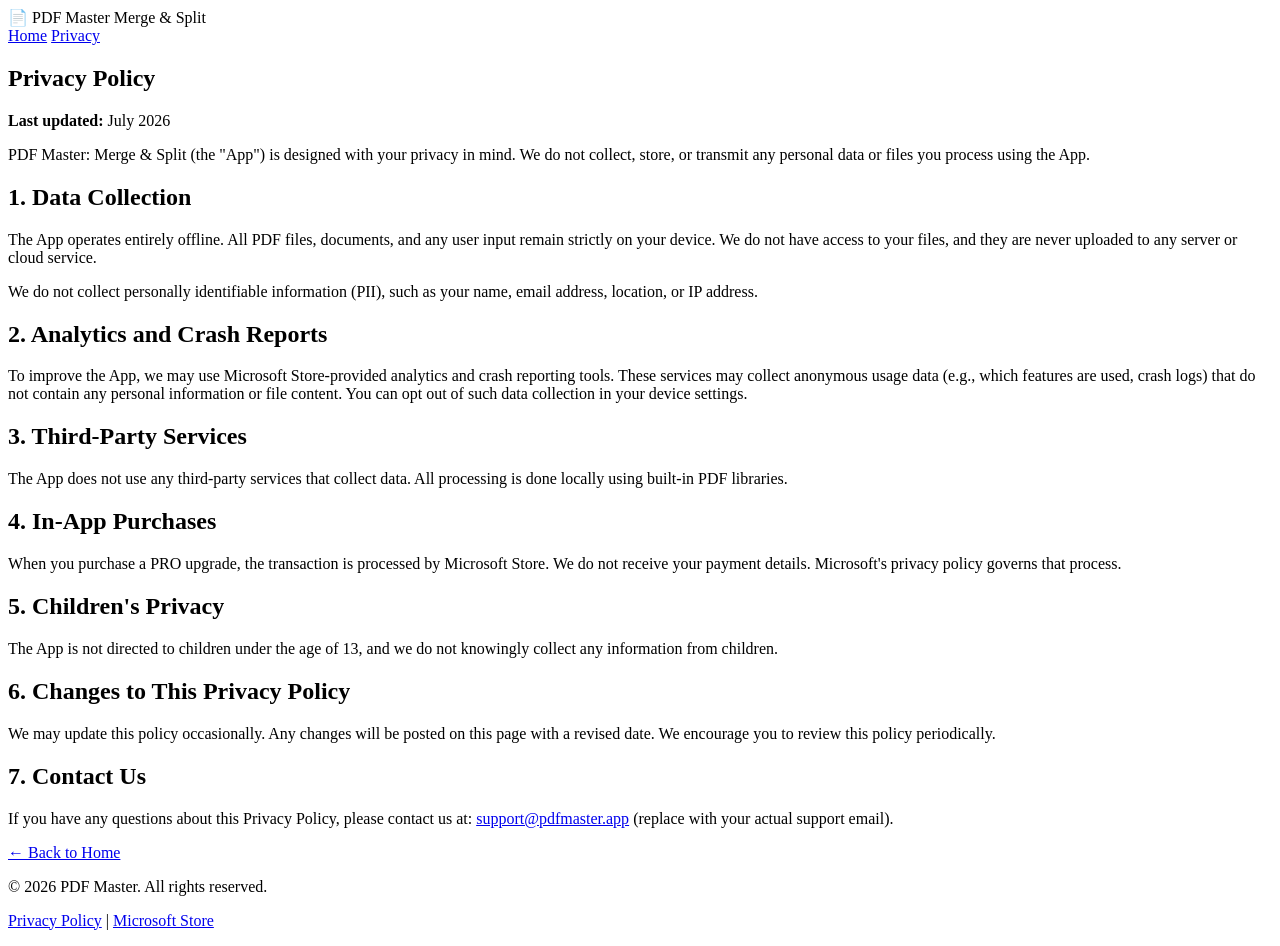
==== privacy.html @ 0703952f "Create privacy.html" ====
<!DOCTYPE html>
<html lang="en">
<head>
  <meta charset="UTF-8" />
  <meta name="viewport" content="width=device-width, initial-scale=1.0" />
  <title>Privacy Policy – PDF Master</title>
  <meta name="description" content="Privacy policy for PDF Master: Merge & Split app. We respect your privacy – no data uploads, fully offline." />
  <link rel="stylesheet" href="style.css" />
  <link rel="icon" type="image/svg+xml" href="icon.svg" />
</head>
<body>
  <header>
    <div class="container">
      <div class="logo">
        <span class="logo-icon">📄</span>
        <span class="logo-text">PDF Master</span>
        <span class="logo-badge">Merge & Split</span>
      </div>
      <nav>
        <a href="index.html">Home</a>
        <a href="privacy.html">Privacy</a>
      </nav>
    </div>
  </header>

  <main>
    <section class="privacy">
      <div class="container">
        <h1>Privacy Policy</h1>
        <p><strong>Last updated:</strong> July 2026</p>

        <p>PDF Master: Merge & Split (the "App") is designed with your privacy in mind. We do not collect, store, or transmit any personal data or files you process using the App.</p>

        <h2>1. Data Collection</h2>
        <p>The App operates entirely offline. All PDF files, documents, and any user input remain strictly on your device. We do not have access to your files, and they are never uploaded to any server or cloud service.</p>
        <p>We do not collect personally identifiable information (PII), such as your name, email address, location, or IP address.</p>

        <h2>2. Analytics and Crash Reports</h2>
        <p>To improve the App, we may use Microsoft Store-provided analytics and crash reporting tools. These services may collect anonymous usage data (e.g., which features are used, crash logs) that do not contain any personal information or file content. You can opt out of such data collection in your device settings.</p>

        <h2>3. Third-Party Services</h2>
        <p>The App does not use any third-party services that collect data. All processing is done locally using built-in PDF libraries.</p>

        <h2>4. In-App Purchases</h2>
        <p>When you purchase a PRO upgrade, the transaction is processed by Microsoft Store. We do not receive your payment details. Microsoft's privacy policy governs that process.</p>

        <h2>5. Children's Privacy</h2>
        <p>The App is not directed to children under the age of 13, and we do not knowingly collect any information from children.</p>

        <h2>6. Changes to This Privacy Policy</h2>
        <p>We may update this policy occasionally. Any changes will be posted on this page with a revised date. We encourage you to review this policy periodically.</p>

        <h2>7. Contact Us</h2>
        <p>If you have any questions about this Privacy Policy, please contact us at: <a href="mailto:support@pdfmaster.app">support@pdfmaster.app</a> (replace with your actual support email).</p>

        <p><a href="index.html">← Back to Home</a></p>
      </div>
    </section>

    <footer>
      <div class="container">
        <p>&copy; 2026 PDF Master. All rights reserved.</p>
        <p><a href="privacy.html">Privacy Policy</a> | <a href="#">Microsoft Store</a></p>
      </div>
    </footer>
  </main>
</body>
</html>
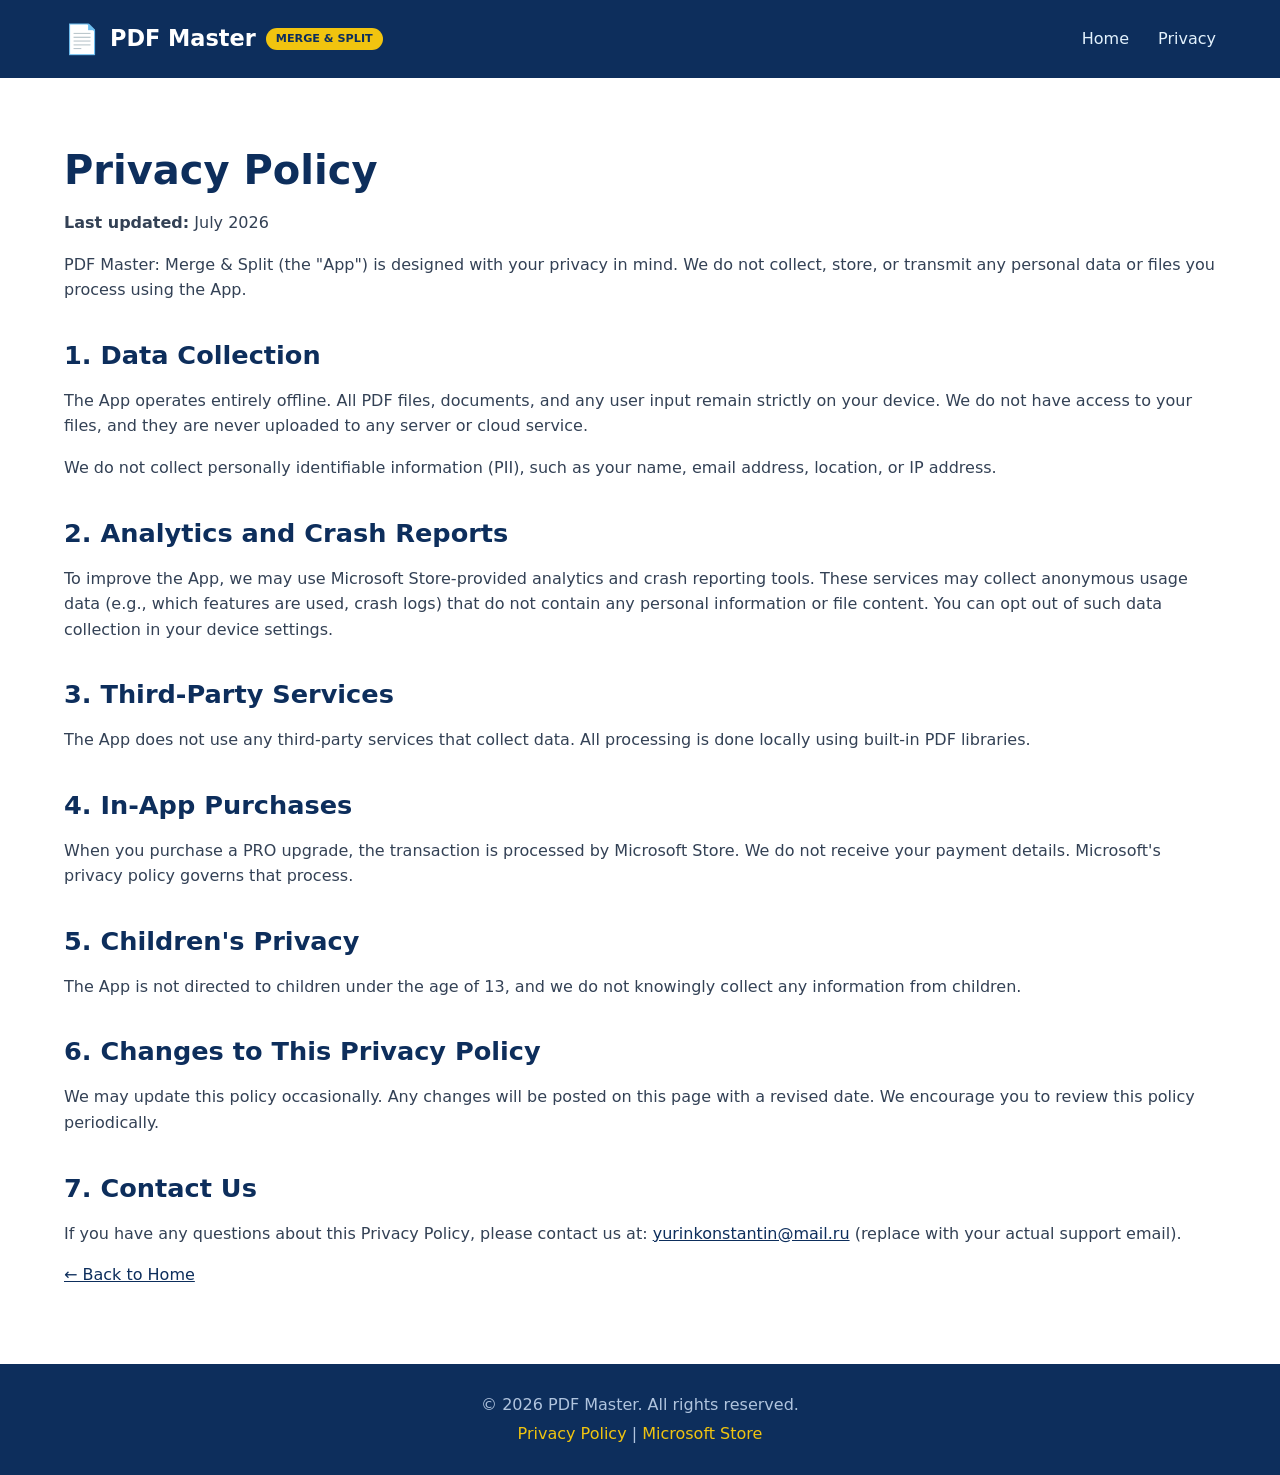
==== commit 2c985202: "Update privacy.html" ====
--- a/privacy.html
+++ b/privacy.html
@@ -51,7 +51,7 @@
         <p>We may update this policy occasionally. Any changes will be posted on this page with a revised date. We encourage you to review this policy periodically.</p>
 
         <h2>7. Contact Us</h2>
-        <p>If you have any questions about this Privacy Policy, please contact us at: <a href="mailto:support@pdfmaster.app">support@pdfmaster.app</a> (replace with your actual support email).</p>
+        <p>If you have any questions about this Privacy Policy, please contact us at: <a href="mailto:support@pdfmaster.app">yurinkonstantin@mail.ru</a> (replace with your actual support email).</p>
 
         <p><a href="index.html">← Back to Home</a></p>
       </div>
--- a/style.css
+++ b/style.css
@@ -0,0 +1,317 @@
+/* Reset and base */
+* {
+  margin: 0;
+  padding: 0;
+  box-sizing: border-box;
+}
+body {
+  font-family: 'Segoe UI', Roboto, system-ui, -apple-system, sans-serif;
+  background: #f5f7fa;
+  color: #1e293b;
+  line-height: 1.6;
+}
+.container {
+  max-width: 1200px;
+  margin: 0 auto;
+  padding: 0 24px;
+}
+
+/* Header */
+header {
+  background: #0d2e5c;
+  color: white;
+  padding: 16px 0;
+  box-shadow: 0 2px 8px rgba(0,0,0,0.1);
+}
+header .container {
+  display: flex;
+  justify-content: space-between;
+  align-items: center;
+  flex-wrap: wrap;
+}
+.logo {
+  display: flex;
+  align-items: center;
+  gap: 10px;
+  font-size: 1.4rem;
+  font-weight: 700;
+}
+.logo-icon {
+  font-size: 1.8rem;
+}
+.logo-text {
+  color: white;
+}
+.logo-badge {
+  background: #f1c40f;
+  color: #0d2e5c;
+  font-size: 0.7rem;
+  font-weight: 600;
+  padding: 2px 10px;
+  border-radius: 20px;
+  text-transform: uppercase;
+}
+nav a {
+  color: #e3f2fd;
+  text-decoration: none;
+  margin-left: 24px;
+  font-weight: 500;
+  transition: color 0.2s;
+}
+nav a:hover {
+  color: #f1c40f;
+}
+
+/* Hero */
+.hero {
+  background: linear-gradient(145deg, #1a237e, #0d2e5c);
+  color: white;
+  padding: 60px 0 50px;
+}
+.hero .container {
+  display: flex;
+  align-items: center;
+  gap: 40px;
+  flex-wrap: wrap;
+}
+.hero-content {
+  flex: 1 1 400px;
+}
+.hero h1 {
+  font-size: 2.8rem;
+  font-weight: 800;
+  line-height: 1.2;
+  margin-bottom: 16px;
+}
+.subtitle {
+  font-size: 1.2rem;
+  opacity: 0.85;
+  margin-bottom: 28px;
+  max-width: 600px;
+}
+.hero-buttons {
+  display: flex;
+  gap: 16px;
+  flex-wrap: wrap;
+}
+.btn {
+  display: inline-block;
+  padding: 14px 32px;
+  border-radius: 40px;
+  font-weight: 600;
+  text-decoration: none;
+  transition: all 0.2s;
+  border: none;
+  cursor: pointer;
+}
+.btn-primary {
+  background: #f1c40f;
+  color: #0d2e5c;
+}
+.btn-primary:hover {
+  background: #f39c12;
+  transform: translateY(-2px);
+  box-shadow: 0 4px 12px rgba(241,196,15,0.4);
+}
+.btn-secondary {
+  background: rgba(255,255,255,0.15);
+  color: white;
+  border: 1px solid rgba(255,255,255,0.3);
+}
+.btn-secondary:hover {
+  background: rgba(255,255,255,0.25);
+}
+.btn-pro {
+  background: #f1c40f;
+  color: #0d2e5c;
+  font-size: 1.1rem;
+  padding: 16px 40px;
+}
+.btn-pro:hover {
+  background: #f39c12;
+  transform: scale(1.02);
+}
+.hero-image {
+  flex: 1 1 300px;
+  text-align: center;
+}
+.hero-image svg {
+  max-width: 100%;
+  height: auto;
+}
+
+/* Features */
+.features {
+  padding: 60px 0;
+}
+.features h2 {
+  text-align: center;
+  font-size: 2.2rem;
+  margin-bottom: 40px;
+  color: #0d2e5c;
+}
+.feature-grid {
+  display: grid;
+  grid-template-columns: repeat(auto-fit, minmax(250px, 1fr));
+  gap: 24px;
+}
+.feature-card {
+  background: white;
+  padding: 24px 20px;
+  border-radius: 16px;
+  box-shadow: 0 4px 12px rgba(0,0,0,0.05);
+  transition: transform 0.2s, box-shadow 0.2s;
+}
+.feature-card:hover {
+  transform: translateY(-6px);
+  box-shadow: 0 8px 24px rgba(0,0,0,0.1);
+}
+.feature-card .icon {
+  font-size: 2.4rem;
+  margin-bottom: 12px;
+}
+.feature-card h3 {
+  font-size: 1.2rem;
+  margin-bottom: 8px;
+  color: #0d2e5c;
+}
+.feature-card p {
+  font-size: 0.95rem;
+  color: #475569;
+}
+.feature-card.highlight {
+  background: #e8f0fe;
+  border: 2px solid #0d2e5c;
+}
+
+/* Comparison table */
+.comparison {
+  background: white;
+  padding: 60px 0;
+}
+.comparison h2 {
+  text-align: center;
+  font-size: 2.2rem;
+  color: #0d2e5c;
+  margin-bottom: 30px;
+}
+.compare-table {
+  width: 100%;
+  border-collapse: collapse;
+  font-size: 0.95rem;
+  margin-bottom: 40px;
+}
+.compare-table th,
+.compare-table td {
+  padding: 14px 16px;
+  text-align: left;
+  border-bottom: 1px solid #e2e8f0;
+}
+.compare-table th {
+  background: #0d2e5c;
+  color: white;
+  font-weight: 600;
+}
+.compare-table tr:nth-child(even) td {
+  background: #f8fafc;
+}
+.compare-table td strong {
+  color: #0d2e5c;
+}
+.cta {
+  text-align: center;
+  background: #f1f5f9;
+  padding: 40px 24px;
+  border-radius: 24px;
+}
+.cta h3 {
+  font-size: 1.8rem;
+  color: #0d2e5c;
+  margin-bottom: 12px;
+}
+.cta p {
+  font-size: 1.1rem;
+  margin-bottom: 24px;
+  color: #334155;
+}
+.cta .small {
+  font-size: 0.85rem;
+  color: #64748b;
+  margin-top: 12px;
+}
+
+/* Privacy page */
+.privacy {
+  padding: 60px 0;
+  background: white;
+}
+.privacy h1 {
+  color: #0d2e5c;
+  font-size: 2.5rem;
+  margin-bottom: 8px;
+}
+.privacy h2 {
+  color: #0d2e5c;
+  font-size: 1.6rem;
+  margin-top: 32px;
+  margin-bottom: 12px;
+}
+.privacy p {
+  margin-bottom: 16px;
+  color: #334155;
+}
+.privacy a {
+  color: #0d2e5c;
+  font-weight: 500;
+}
+
+/* Footer */
+footer {
+  background: #0d2e5c;
+  color: #b0c4de;
+  padding: 24px 0;
+  text-align: center;
+}
+footer a {
+  color: #f1c40f;
+  text-decoration: none;
+}
+footer a:hover {
+  text-decoration: underline;
+}
+footer p {
+  margin: 4px 0;
+}
+
+/* Responsive */
+@media (max-width: 768px) {
+  .hero h1 {
+    font-size: 2rem;
+  }
+  .subtitle {
+    font-size: 1rem;
+  }
+  .hero .container {
+    flex-direction: column;
+    text-align: center;
+  }
+  .hero-buttons {
+    justify-content: center;
+  }
+  .hero-image {
+    margin-top: 20px;
+  }
+  .feature-grid {
+    grid-template-columns: 1fr;
+  }
+  .compare-table {
+    font-size: 0.8rem;
+  }
+  .compare-table th,
+  .compare-table td {
+    padding: 10px 8px;
+  }
+  .cta h3 {
+    font-size: 1.4rem;
+  }
+}
